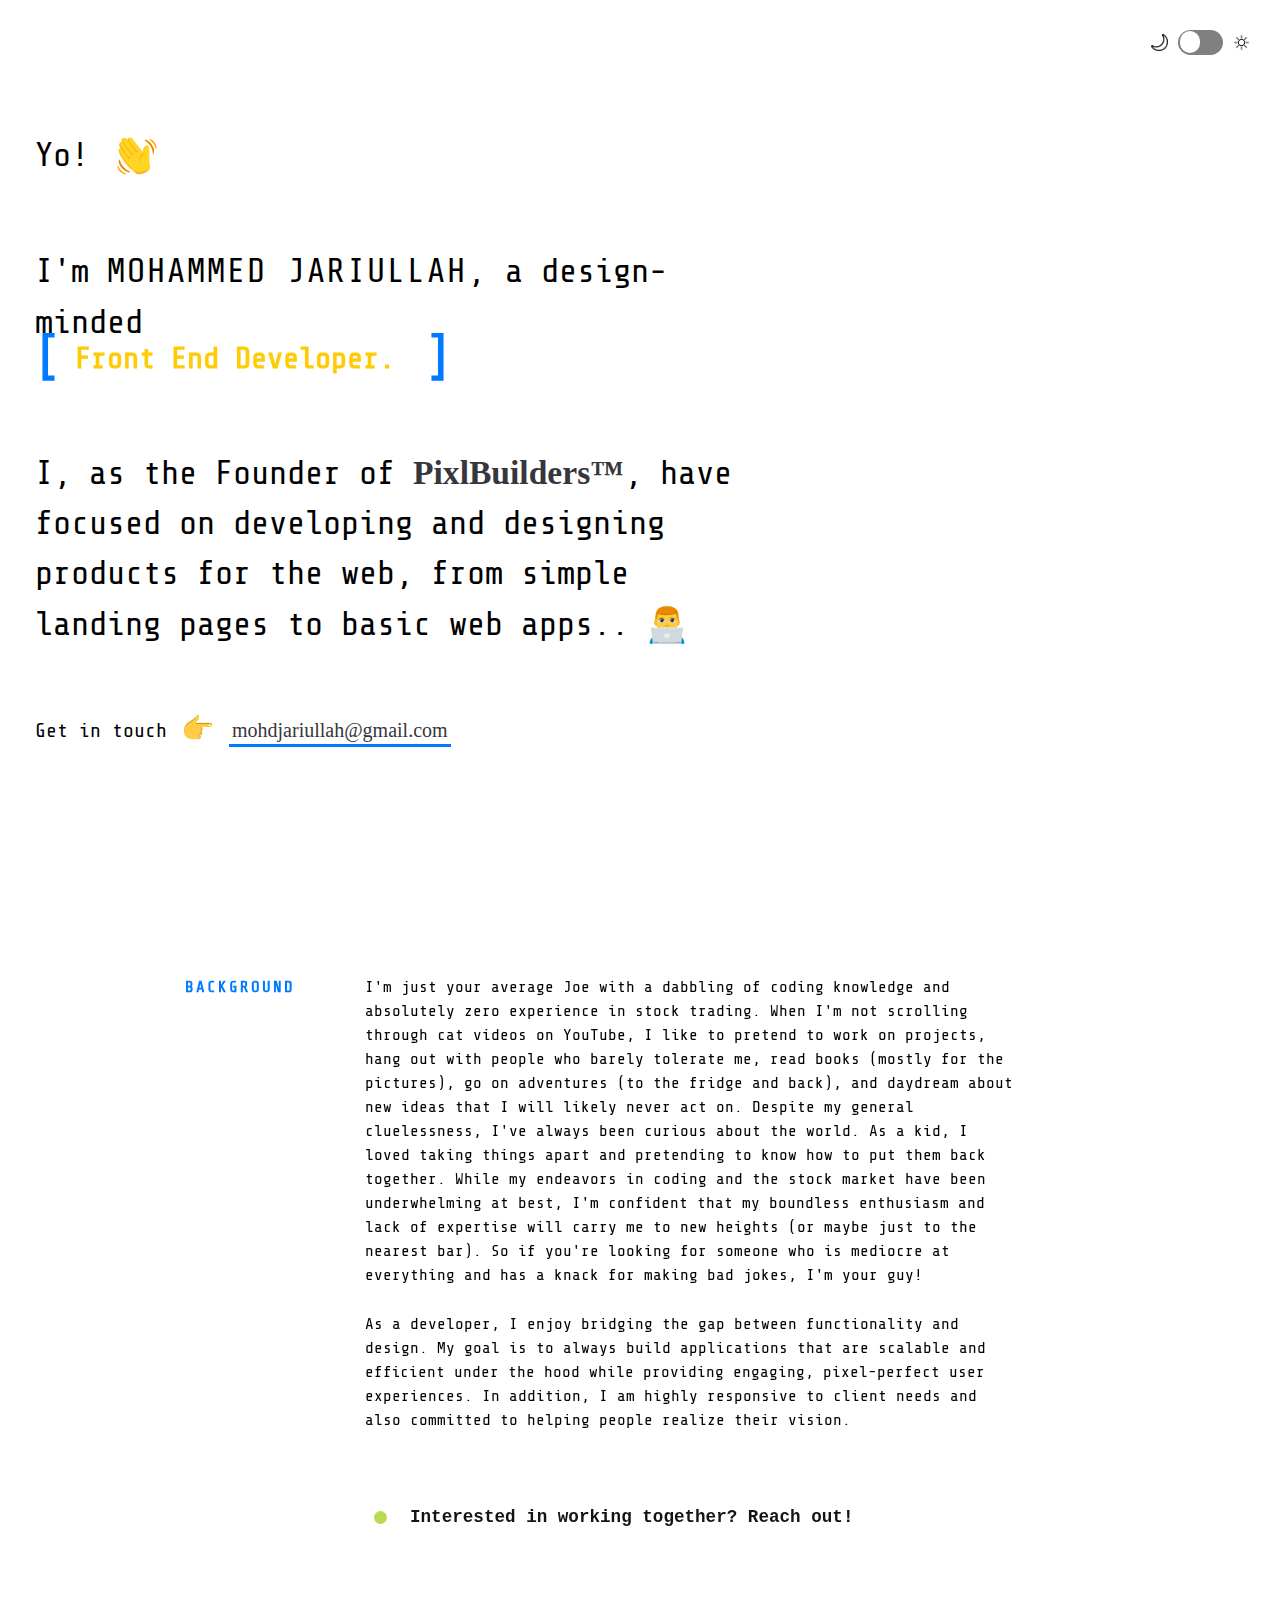
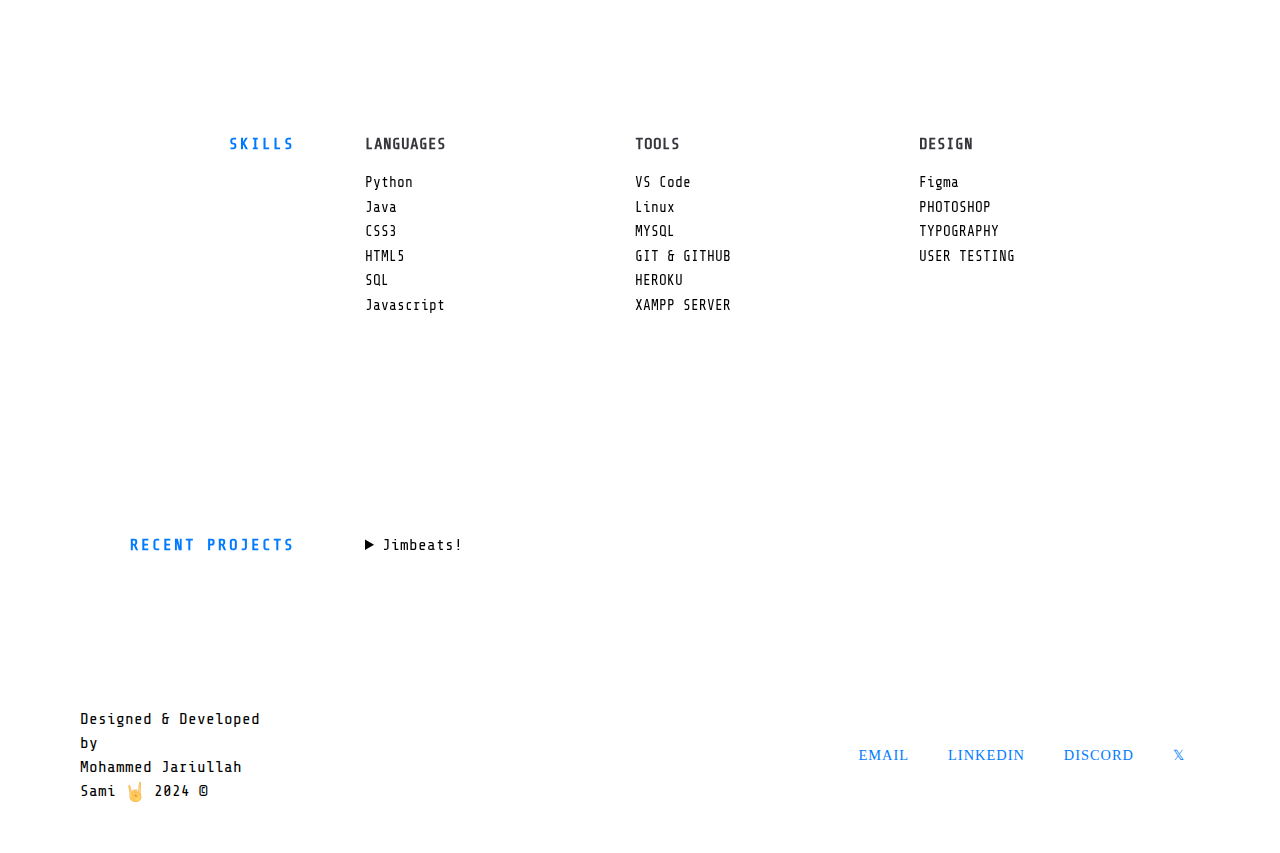
==== portfolio/index.html @ de8e5fdb "Add files via upload" ====
<!DOCTYPE html>
<html>
<head>
	<meta charset="UTF-8">
	<meta name="viewport" content="width=device-width, initial-scale=1">
	<meta name="viewport" content="width=device-width, initial-scale=1.0, maximum-scale=1.0, user-scalable=no">
	<title> Mohdjariullah| Web Developer</title>
	<link rel="icon" type="image/png" href="images/male-technologist.png" hreflang="en-us">
	<link href="https://fonts.googleapis.com/css?family=Share+Tech+Mono" rel="stylesheet">
	<link rel="stylesheet" type="text/css" href="style.css">
	
</head>
<body>


<div id = "site">
	<div class="switch-wrapper"> 
		</a>
		<div class="moon"></div>
		<div class="toggle-wrapper">
			<input type="checkbox" id="switch"  />
			<label for="switch" id="switch1" >Toggle</label> 
		</div>
		<div class="sun"></div> 
	</div>

	<header class="intro">
		<h1 class="intro_hello">
			Yo!
			<span  id="wave" class="emoji wave-hand animated "></span>
		</h1>
		<h2 class="intro_tagline">
			I'm
			<div class="myname">Mohammed Jariullah,</div>
			 a design-minded <br><br><br>
			<div class="mytext">
				<div class="content">
					<div class=" container">
						<ul class="list">
							<li class="item"> Front End Developer.</li>
							<li class="item">Back End Developer. </li>
							<li class="item">Full Stack Developer. </li>
						</ul>
					</div><br>
				</div>
			</div>
			<span>I, as the Founder of  <a href="//pixlbuilders.tech/">PixlBuilders™</a>, have focused on developing and designing products for the web, from simple landing pages to basic web apps..
			<span id="emojiwavehand" class="emoji technologist"></span>
		</h2>
		<h3 class="intro_contact">
			<span>Get in touch</span>
			<span class="emoji pointer"></span>
			<span id="emailme">
				<a href="mailto:mohdjariullah@gmail.com" target="_blank" class="highlight-link">mohdjariullah@gmail.com</a>
			</span>
		</h3>
	</header>

	<section class = "section background" >
		<div class="section_title">Background</div>
		<div class="section_content">
			<p>
					I'm just your average Joe with a dabbling of coding knowledge and absolutely zero experience in stock trading. When I'm not scrolling through cat videos on YouTube, I like to pretend to work on projects, hang out with people who barely tolerate me, read books (mostly for the pictures), go on adventures (to the fridge and back), and daydream about new ideas that I will likely never act on.

Despite my general cluelessness, I've always been curious about the world. As a kid, I loved taking things apart and pretending to know how to put them back together. While my endeavors in coding and the stock market have been underwhelming at best, I'm confident that my boundless enthusiasm and lack of expertise will carry me to new heights (or maybe just to the nearest bar).

So if you're looking for someone who is mediocre at everything and has a knack for making bad jokes, I'm your guy!
			</p>

			<p>
				As a developer, I enjoy bridging the gap between functionality and design. My goal is to always build applications that are scalable and efficient under the hood while providing engaging, pixel-perfect user experiences. In addition, I am highly responsive to client needs and also committed to helping people realize their vision.
			</p>

			<a class="status" href="images/myResume.pdf" target="_blank"> 
				<div class="status_light"> 
					<div class="status_light_ring"></div> 
					<div class="status_light_led"></div> 
				</div> 
				<div class="status_message">
					Interested in working together? Reach out!
				</div> 
			</a>
		</div>
	</section>

	<section class="section skills" data-aos="slide-up">
		<div class="section_title">skills</div>
		<div class="section_content">
			<div class="skillz">
				<div class="skillz_category"> 
					<div class="skillz_category_label">
						Languages
					</div>
					<ul>
						 <li class="skillz_category_item">Python</li>
						 <li class="skillz_category_item">Java</li> 
						 <li class="skillz_category_item">CSS3</li>
						 <li class="skillz_category_item">HTML5</li>
						 <li class="skillz_category_item">SQL</li>
						 <li class="skillz_category_item">Javascript</li>
					</ul> 
				</div>

				<!--<div class="skillz_category"> 
					<div class="skillz_category_label">
						frameworks
					</div>
					<ul>
						<li class="skillz_category_item">RUBY ON RAILS</li>
						<li class="skillz_category_item">SINATRA</li>
						<li class="skillz_category_item">JQUERY</li>
						<li class="skillz_category_item">API</li>
						<li class="skillz_category_item">BOOTSTRAP4</li>
						<li class="skillz_category_item">UJS</li> 
						<li class="skillz_category_item">MATERIALIZE</li>
						<li class="skillz_category_item">UIKIT</li>
					</ul>
				</div> -->

				<div class="skillz_category"> 
					<div class="skillz_category_label">
						Tools
					</div>
					<ul>
						<li class="skillz_category_item">VS Code</li>
						<li class="skillz_category_item">Linux</li>
						<li class="skillz_category_item">MYSQL</li>
						<li class="skillz_category_item">GIT & GITHUB</li>
						<li class="skillz_category_item">HEROKU</li>
						<li class="skillz_category_item">XAMPP SERVER</li>	
					</ul>
				</div>
			
				<div class="skillz_category"> 
					<div class="skillz_category_label">
						Design
					</div>
					<ul>
						<li class="skillz_category_item">Figma</li>
						<li class="skillz_category_item">PHOTOSHOP</li>
						<li class="skillz_category_item">TYPOGRAPHY</li>
						<li class="skillz_category_item">USER TESTING</li>
					</ul>
				</div>
			</div>
		</div>
	</section>


	<!--<section class="section experience">
		<div class="section_title">
			Experience
		</div>
		
		<div class="section_content">
			<div class="jobs">
				<div class="job">
					<div class="time-place"> 
						<div class="job_company">
							<a href="#" target="_blank">New York Code + Design Academy</a>
						</div>
						<div class="job_time">       
							April 2018 – Present 
						</div>
			  		</div>
					<div class="job_position">
						Teacher Assistant
					</div>
				</div>
				
				<div class="job">
					<div class="time-place"> 
						<div class="job_company">
							<a href="#" target="_blank">Sun Pharmaceutical Ind Ltd</a>
						</div>
						<div class="job_time">       
							June 2016 – January 2017 
						</div>
			  		</div>
					<div class="job_position">
						Software Engineer
					</div>
				</div>

				<div class="job">
					<div class="time-place"> 
						<div class="job_company">
							<a href="http#" target="_blank">Z Web Solution</a>
						</div>
						<div class="job_time">       
							January 2014 - June 2014
						</div>
					</div>
					<div class="job_position">
						Full Time Web Developer Internship
					</div>
				</div>
			</div>
			<a href="images/myResume.pdf" target="_blank" class="arrow-link">View My Resume</a>
		</div>
	</section>-->
	
	<section class="section featured-projects"> 
		<div class="section_title">Recent Projects</div> 
			<div class="section_content"> 
			
				<details>
					<summary> Jimbeats!</summary>
					<div class="project_name">
							<a href="#link" target="_blank">  </a>
					</div>
					<div class = "featured-projects-content"> 
						<p>A Music Bot For JimboBrawlStars</p>
						
					</div>
					<div class="project_used">
							<span class="project_used_item">Node.js</span>
							<span class="project_used_item">Shell SCRIPT</span>
							<span class="project_used_item">Discord Bot</span>
							<span class="project_used_item">LINUX</span>
					</div> 
					<div class="project_links"> 
							<a href="#link" target="_blank">
								<img src="images/jimbeats.png" alt="image">
							</a>
							<a href="#link" target="_blank">
								<img src="images/jimbeats2.PNG" alt="image">
							</a>
					</div>
				</details>
			</div>
	</section>

	<!--<section class="section other-projects">
		<div class="section_title">Other Projects</div>
			<div class="section_content">

				<details>
					<summary>ProjectName</summary>
					<div class="project"> 
						<p>short description.</p> 
						<div class="project_used"> 
							<span class="project_used_item">PHP</span> 
							<span class="project_used_item">JAVASCRIPT</span>
							<span class="project_used_item">CSS</span>
							<span class="project_used_item">HTML</span> 
						</div> 
						<div class="project_links"> 
							<a href="#" target="_blank">
								<img src="images/" alt="image">
							</a>
							<a href="#" target="_blank">
								<img src="images/wwwlogo.png" alt="image">
							</a>
						</div>
					</div>
				</details>

				<details>
					<summary>ProjectName</summary>
					<div class="project"> 
						<p>short description.</p> 
						<div class="project_used"> 
							<span class="project_used_item">PHP</span> 
							<span class="project_used_item">JAVASCRIPT</span>
							<span class="project_used_item">CSS</span>
							<span class="project_used_item">HTML</span> 
						</div> 
						<div class="project_links"> 
							<a href="#" target="_blank">
								<img src="images/" alt="image">
							</a>
							<a href="#" target="_blank">
								<img src="images/wwwlogo.png" alt="image">
							</a>
						</div>  
					</div>
				</details>

				<details>
					<summary>ProjectName</summary>
					<div class="project"> 
						<p>short description.</p> 
						<div class="project_used"> 
							<span class="project_used_item">PHP</span> 
							<span class="project_used_item">JAVASCRIPT</span>
							<span class="project_used_item">CSS</span>
							<span class="project_used_item">HTML</span> 
						</div> 
					</div>
				</details>

				<details>
					<summary>ProjectName</summary>
					<div class="project"> 
						<p>short description.</p> 
						<div class="project_used"> 
							<span class="project_used_item">PHP</span> 
							<span class="project_used_item">JAVASCRIPT</span>
							<span class="project_used_item">CSS</span>
							<span class="project_used_item">HTML</span> 
						</div> 
					</div>
				</details>

				<details>
					<summary>ProjectName</summary>
					<div class="project"> 
						<p>short description.</p> 
						<div class="project_used"> 
							<span class="project_used_item">PHP</span> 
							<span class="project_used_item">JAVASCRIPT</span>
							<span class="project_used_item">CSS</span>
							<span class="project_used_item">HTML</span> 
						</div> 
					</div>
				</details>
			</div>
	</section>-->

	<footer class="footer">
	 	<div class="footer_copyright"> 
	 		<div class="top"> 
	 			<span>
	 				Designed &amp; Developed by
				</span>
			</div> 
			<div class="bottom"> 
				<span>
					Mohammed Jariullah Sami
				</span> 
				<img class="emoji" src="images/rockon.png" alt="emoji"> 
				<span>
					2024 ©
				</span>
			</div> 
		</div> 
		<div class="footer_links"> 
			<a href="mailto:mohdjariullah@gmail.com" target="_blank" title="email"> 
				<span class="text">
					email
				</span> 
				<img src="images/email.svg" alt="email">
			</a>
			<a href="https://www.linkedin.com/in/mohdjariullah/" target="_blank" title="linkedin"> 
				<span class="text">
					linkedin
				</span>
				<img src="images/linkedin.svg" alt="linkedin">
			</a>
			<a href="https://discord.com/users/890323443252351046" target="_blank" title="Discord"> 
				<span class="text">
					Discord
				</span> 
				<img src="images/discord.png" alt="Discord">
			</a>
		
			<a href="https://x.com/mohdjariullah" target="_blank" title="𝕏"> 
				<span class="text">
					𝕏
				</span>
				<img src="images/twitter.svg" alt="𝕏">
			</a> 
			

		</div>
 	</footer>
	<button id="top-button" style="display: inline-block;"> 
		<img src="images/finger-up-emoji-clipart-21.png" alt=""> 
	</button>

<script type="text/javascript" src="https://ajax.googleapis.com/ajax/libs/jquery/1.11.0/jquery.min.js"></script>
<script type="text/javascript" src="script.js"></script>
  <script defer data-domain="mohdjariullah.is-a.dev" src="https://analytics.is-a.dev/js/script.js"></script>

</body>
</html>
---- portfolio/style.css ----
body, html {
                margin: 0;
                padding: 0;
                background-color: #fff;*/
                color: #444452;
                /*font-family: Apercu,Source Sans Pro,Helvetica,Arial,sans-serif;*/
                line-height: 1.5;
                scroll-behavior: smooth;
                font-family: 'Share Tech Mono', monospace;
            }

body.night, html.night {
                            background-color: #131417;
                            color: #afafbf;
                            scroll-behavior: smooth;
                        }


h1 {
    display: block;
    font-size: 2em;
    -webkit-margin-before: 0.67em;
    -webkit-margin-after: 0.67em;
    -webkit-margin-start: 0px;
    -webkit-margin-end: 0px;
    font-weight: bold;
}

h2 {
    display: block;
    font-size: 1.2em;
    -webkit-margin-before: 0.83em;
    -webkit-margin-after: 0.83em;
    -webkit-margin-start: 0px;
    -webkit-margin-end: 0px;
    font-weight: bold;
}

h3 {
    display: block;
    font-size: 1.17em;
    -webkit-margin-before: 1em;
    -webkit-margin-after: 1em;
    -webkit-margin-start: 0px;
    -webkit-margin-end: 0px;
    font-weight: bold;
}

body a, html a {
    text-decoration: none;
    font-weight: 900;
    color: #36363c;
    transition: all .25s ease-in-out;
    font-family: Trebuchet MS;
}

body p, html p {
    font-weight: 200;
}

body a:hover{
    text-decoration: underline #ee00ff;
}

body .emoji, html .emoji {
    display: inline-block;
    vertical-align: text-top;
    background-size: contain;
    background-repeat: no-repeat;
    background-position: center;
}

section{
    /*opacity: 1;*/
    /*word-spacing: 2px;*/
    /*letter-spacing: 1px;*/   
}

section.fadeIn{
    animation: fadeIn 2s forwards;
}

.switch-wrapper{
                    display: -webkit-box;
                    display: -ms-flexbox;
                    display: flex;
                    -webkit-box-pack: center;
                    -ms-flex-pack: center;
                    justify-content: center;
                    -webkit-box-align: center;
                    -ms-flex-align: center;
                    align-items: center;
                    position: fixed;
                    top: 20px;
                    right: 30px;
                }

.switch-wrapper .sun {
                        background: url(images/white_sun_with_rays.png) no-repeat center;
                        background-size: 100%;
                    }

body.night .switch-wrapper .sun , html.night .switch-wrapper .sun {
                        background: url(images/sun-white.svg) no-repeat center;
                        background-size: 100%;
                    }

.switch-wrapper .moon, .switch-wrapper .sun {
                        width: 17px;
                        height: 17px;
                    }

.switch-wrapper .toggle-wrapper {
                        margin: 10px;
                    }

.switch-wrapper .toggle-wrapper #switch {
                        height: 0;
                        width: 0;
                        visibility: hidden;
                        position: absolute;
                    }

.switch-wrapper .toggle-wrapper input[type=checkbox] {
                        height: 0;
                        width: 0;
                        visibility: hidden;
                    }

.switch-wrapper .toggle-wrapper label {
                        cursor: pointer;
                        text-indent: -9999px;
                        width: 45px;
                        height: 25px;
                        background: grey;
                        display: block;
                        border-radius: 100px;
                        position: relative;
                    }

.switch-wrapper .toggle-wrapper label:after {
                        content: '';
                        position: absolute;
                        left: 2px;
                        top :1px;
                        width: 20px;
                        height: 22px;
                        background: #fff;
                        border-radius: 40px;
                        transition: 0.3s;
                    }

.switch-wrapper .toggle-wrapper input:checked + label {
                        background: #bada55;
                    }

.switch-wrapper .toggle-wrapper input:checked + label:after {
                        left: calc(100% - 2px);
                        transform: translateX(-100%);
                    }

.switch-wrapper .toggle-wrapper label:active:after {
                        width: 0px;
                    }

.switch-wrapper .moon {
                        background: url(images/moon.png) no-repeat center;
                        background-size: 100%;
                    }

body.night .switch-wrapper .moon, html.night .switch-wrapper .moon {
                        background: url(images/moon-white.svg) no-repeat center;
                        background-size: 100%;
                    }

.switch-wrapper a, body.night .switch-wrapper a {
    color: #007bff;
    margin: 15px;
}


.txt-rotate {
    color: #FFCB04;
    font-weight: bold;
}

.myname {
      text-transform: uppercase;
      letter-spacing: 2px;
      text-decoration: none;
      text-fill-color: transparent;
      display: inline-block;
      /*background-image: linear-gradient(to right, #30CFD0 0%, #330867 100%);*/
      animation: .8s shake infinite alternate;
}

.name{
    font-weight: bolder;
}

.content {
    position: absolute;
    top: 37%;
    overflow:hidden;
    font-size: 30px;
    line-height: 50px;
    color: #FFCB04;
}
.content .container {
    font-weight: 600;
    overflow: hidden;
    height: 50px;
    padding: 0px 40px;
    width: 100%;
}

.container:before {
      content: '[';
      left: 0;
    }

.container:after {
      content: ']';
      position: absolute;
      right: 0;
    }

.container:after, .container:before {
    position: absolute;
    top: 0px;
    color: #007bff;
    font-size: 50px;
    animation-name: opacity1;
    animation-duration: 2s;
    animation-iteration-count: infinite;
}

.list {
    margin-top: 0px;
    margin-bottom: 60px;
    text-align: left;
    line-height:80px;
    list-style: none;
    animation-name: change;
    animation-duration: 10s;
    animation-iteration-count: infinite;
}

.item {
    line-height: 50px;
    margin-bottom: 0px;
}


.intro {
        padding: 80px 100px;
        height: 75vh;
        display: -webkit-box;
        display: -ms-flexbox;
        display: flex;
        -webkit-box-orient: vertical;
        -webkit-box-direction: normal;
        -ms-flex-direction: column;
        flex-direction: column;
        -ms-flex-pack: distribute;
        justify-content: space-around;
        max-width: 1440px;
        margin: 0 auto;
}   
    

.intro_hello {
    font-weight: 300;   
}

.intro_hello, .intro_tagline {
    font-size: 2.1rem;
}

.intro_hello .wave-hand.animated {
    position: relative;
    animation: wave 2.0s linear;
}

.intro_hello .wave-hand.animated:hover {
    position: relative;
    animation: wave infinite linear;
}

.intro_hello .wave-hand {
    background-image: url(images/waving-hand.png);
    margin-left: 10px;
    cursor: pointer;
    position: relative;
}

.intro_hello .emoji {
    width: 40px;
    height: 40px;
}

.intro_tagline {
    font-weight: 300;
    max-width: 700px;   
}

.intro__tagline .name {
    font-weight: 700;
}

.intro_tagline .technologist {
    background-image: url(images/male-technologist.png);
}

.intro_tagline .emoji {
    width: 40px;
    height: 40px;
}

.intro_contact {
    font-size: 1.25rem;
    font-weight: 100;
}

.intro_contact .emoji.pointer {
    background-image: url(images/right-pointing.png);
    width: 30px;
    height: 30px;
    margin: 0 5px;
    vertical-align: text-bottom;
}

.intro_contact .highlight-link {
    font-weight: 400;
    text-decoration: none;
    display: inline-block;
    padding: 2px 3px;
    transition: all .2s ease-in-out;
    text-decoration: none;
    box-shadow: inset 0 -3px 0 #007bff;
}

.intro_contact .highlight-link:hover {
    box-shadow: inset 0 -33px 0 0 #007bff;
    color: #fff;
}

section {
    position: relative;
}

.status {
    display: -webkit-box;
    display: -ms-flexbox;
    display: flex;
    -webkit-box-align: center;
    -ms-flex-align: center;
    align-items: center;
    font-size: 1.1rem;
    font-family: Inconsolata,monospace;
    margin-top: 70px;
    color: #131417;
}

.status_light {
    width: 30px;
    height: 30px;
    display: -webkit-box;
    display: -ms-flexbox;
    display: flex;
    -webkit-box-pack: center;
    -ms-flex-pack: center;
    justify-content: center;
    -webkit-box-align: center;
    -ms-flex-align: center;
    align-items: center;
}

.status_light_ring {
    position: absolute;
    width: 25px;
    height: 25px;
    -webkit-animation: pulsate 2s ease-out;
    animation: pulsate 2s ease-out;
    -webkit-animation-iteration-count: infinite;
    animation-iteration-count: infinite;
    opacity: 0;
    border: 3px solid #bada55;
    border-radius: 30px;
}

.status_light_led {
    position: absolute;
    width: 13px;
    height: 13px;
    background: #bada55;
    border-radius: 100%;
}

.status_message {
    margin-left: 15px;
}

body .section, html .section {
    display: -webkit-box;
    display: -ms-flexbox;
    display: flex;
    -webkit-box-pack: center;
    -ms-flex-pack: center;
    justify-content: center;
    padding: 100px 170px;
}

body .section_title, html .section_title {
    -ms-flex-negative: 0;
    flex-shrink: 0;
    width: 200px;
    margin-right: 70px;
    color: #007bff;
    text-transform: uppercase;
    text-align: right;
    font-weight: 700;
    letter-spacing: 2px;
}

body .section_content, html .section_content {
    font-weight: 300;
    font-size: 1rem;
    width: 100%;
    max-width: 650px;
}

body .section_content p, html .section_content p {
    margin-top: 0;
    margin-bottom: 25px;
}

body .section_content .underline-link, html .section_content .underline-link {
    position: relative;
    display: inline-block;
}

section .skills{
    visibility: visible;  
    -webkit-transform: translateY(0) scale(1); 
    opacity: 1;
    transform: translateY(0) scale(1); 
    opacity: 1;
    -webkit-transition: -webkit-transform 0.6s cubic-bezier(.694,0,.335,1) 0s, 
    opacity 0.6s cubic-bezier(.694,0,.335,1) 0s; 
    transition: transform 0.6s cubic-bezier(.694,0,.335,1) 0s, 
    opacity 0.6s cubic-bezier(.694,0,.335,1) 0s; 
}

.skills .skillz {
    display: flex;
    justify-content: space-between;
}

.skills .skillz_category_label {
    font-weight: 800;
    color: #36363c;
    text-transform: uppercase;  
}

.skills .skillz_category_item {
    margin: 3px 0;
    font-size: .9rem;
}

.section .featured-projects {
   visibility: visible;  
   -webkit-transform: translateY(0) scale(1); 
   opacity: 1;
   transform: translateY(0) scale(1); 
   opacity: 1;
   -webkit-transition: -webkit-transform 0.6s cubic-bezier(.694,0,.335,1) 0s, 
   opacity 0.6s cubic-bezier(.694,0,.335,1) 0s; 
   transition: transform 0.6s cubic-bezier(.694,0,.335,1) 0s, 
   opacity 0.6s cubic-bezier(.694,0,.335,1) 0s;
}

.experience .jobs {
    margin-bottom: 100px;
}

.experience .job {
    margin-bottom: 25px;
}
.experience .job .time-place {
    display: flex;
    justify-content: space-between;
}

 a.experience .job .job_company {
    font-weight: 500;
}

.experience .job_time {
    font-size: .9rem;
    font-family: Inconsolata,monospace;
}

.experience .job_position {
    font-weight: 300;

}

.experience .arrow-link {
    font-size: 1.25rem;
    font-weight: 500;
}

.experience .arrow-link:after {
    width: 20px;
    height: 20px;
}

.featured-projects .project {
    display: -webkit-box;
    display: -ms-flexbox;
    display: flex;
    margin-bottom: 10px;
    margin-left: -5%;
    width: 125%;
}

.featured-projects .project_pic {
    max-width: 700px;
    overflow: visible;
    margin: 0;
    margin-left: 32px;
}

.featured-projects .project_caption {
    width: 125px;
    -ms-flex-negative: 0;
    flex-shrink: 0;
}

.featured-projects .project_pic img {
    width: 100%;
    max-width: 100%;
    vertical-align: bottom;
}

.featured-projects .project_pic img:hover{
   background-color: blue;
}

.featured-projects .project_name a {
    font-weight: 700;
    margin-bottom: 10px;
}

.featured-projects .project p {
    font-size: .95rem;
    line-height: 1.5;
}

.featured-projects .featured-projects-content p {
    /* font-size: .85rem; */
    line-height: 1.3;
    margin-bottom: 15px;
    font-size: 0.9rem;
}

.featured-projects .project_used_item {
    display: inline-block;
    margin: 3px 3px 3px 0;
    font-family: Inconsolata,monospace;
    font-size: .75rem;
    font-weight: 400;
    padding: 2px 7px;
    border-radius: 3px;
    color: #007bff;
    border: 1px solid #007bff;
    background: 0 0;
}

.project_links img {
    margin-top: 2%;
    width: 6%;
}

details summary::-webkit-details-marker {
  color: #007bff;
}

body .arrow-link, html .arrow-link {
    font-weight: 700;
    display: inline-block;
    transition: all .15s ease-in-out;
    background-color: transparent;
    white-space: nowrap;
}

body .arrow-link:after, html .arrow-link:after {
    position: relative;
    bottom: 2px;
    margin-left: 15px;
    content: "";
    background: url(images/arrow.png) no-repeat center;
    background-size: 100%;
    width: 15px;
    height: 15px;
    display: inline-block;
    vertical-align: middle;
}

body .arrow-link:hover, html .arrow-link:hover {
    transform: translateX(7px);
}
body ul, html ul {
    list-style: none;
    padding: 0;
}

.footer {
    padding: 50px 80px;
    display: flex;
    justify-content: space-between;
    align-items: center;
    /*position: fixed;*/
    top: 730px;
    bottom: 0px;
    left: 0px;right: 0px;
}

.footer_copyright {
    font-weight: 0.700;
    width: 200px;
}

.footer_copyright .emoji{
    width: 20px;
    height: 20px;
}

.footer_links a {
    position: relative;
    display: inline-block;
    color: #007bff!important;
    text-transform: uppercase;
    font-weight: 400;
    margin: 0 15px;
    outline: 0;
}

.footer_links a .text {
    font-size: .9rem;
    display: inline;
    letter-spacing: 1px;
}

.footer_links a:hover {
    text-decoration: underline;
}

.footer_links img {
    display: none;
    width: 22px;
}

body #top-button, html #top-button {
    background: 0 0;
    border: none;
    outline: 0;
    width: 55px;
    position: fixed;
    bottom: 25px;
    right: 10px;
    cursor: pointer;
    display: none;
    scroll-behavior: smooth;   
}

body #top-button img, html #top-button img {
    width: 100%;
    scroll-behavior: smooth;
}

.other-projects .project {
    max-width: 600px;
    margin-bottom: 50px;
}

.other-projects .project_name {
    margin-bottom: 10px;
}

.other-projects .project p {
    font-size: .9rem;
    margin-bottom: 20px;
}

.other-projects .project_used_item:first-of-type {
    margin-left: 0;
}

.other-projects .project_used_item {
    display: inline-block;
    margin: 3px 3px 3px 0;
    font-family: Inconsolata,monospace;
    font-size: .75rem;
    font-weight: 400;
    padding: 2px 7px;
    border-radius: 3px;
    color: #007bff;
    border: 1px solid #007bff;
    background: 0 0;
}

body.night .experience .job_time, body.night .footer_copyright, body.night .intro, body.night .skills .skillz_category_label, body.night .status, body.night a, body.night strong, html.night .experience .job_time, html.night .footer_copyright, html.night .intro, html.night .skills .skillz_ctegory_label, html.night .status, html.night a, html.night strong {
    color: #e7e7e7;
}


/*All Keyframes*/
@keyframes wave{
    0% {transform: rotate(0deg);}
    /*10%{transform: rotate(90deg);}*/
    20% {transform: rotate(90deg);}  
    /*30%{transform: rotate(90deg);}*/
    40% {transform: rotate(15deg);}
    /*50% {transform: rotate(90deg);}*/
    60% {transform: rotate(90deg);}
    /*70%{transform: rotate(90deg);}*/
    80%{transform: rotate(15deg);}
    /*90% {transform: rotate(90deg);}*/
    100% {transform: rotate(0deg);}
}

@-webkit-keyframes wave{
    0% {transform: rotate(0deg);}
    /*10%{transform: rotate(90deg);}*/
    20% {transform: rotate(90deg);}  
    /*30%{transform: rotate(90deg);}*/
    40% {transform: rotate(15deg);}
    /*50% {transform: rotate(90deg);}*/
    60% {transform: rotate(90deg);}
    /*70%{transform: rotate(90deg);}*/
    80%{transform: rotate(15deg);}
    /*90% {transform: rotate(90deg);}*/
    100% {transform: rotate(0deg);}
}

@-webkit-keyframes pulsate {
      0% {
        transform: scale(0.1, 0.1);
        opacity: 0;
      }
      50% {
        opacity: 1;
      }
      100% {
        transform: scale(1.2, 1.2);
        opacity: 0;
      }
    }

@keyframes pulsate {
      0% {
        transform: scale(0.1, 0.1);
        opacity: 0;
      }
      50% {
        opacity: 1;
      }
      100% {
        transform: scale(1.2, 1.2);
        opacity: 0;
      }
    }

@-webkit-keyframes fadeIn {
  /* keyframes must have at least two intervals from/to or 0%/100% */
  0% {
    opacity: 0;
  }

  100% {
    opacity: 1;
  }
}

@keyframes fadeIn {
  /* keyframes must have at least two intervals from/to or 0%/100% */
  0% {
    opacity: 0;
  }

  100% {
    opacity: 1;
  }
}

@keyframes shake {
  0% { transform: skewX(-15deg); }
  5% { transform: skewX(15deg); }
  10% { transform: skewX(-15deg); }
  15% { transform: skewX(15deg); }
  20% { transform: skewX(0deg); }
  100% { transform: skewX(0deg); }  
}

@-webkit-keyframes shake {
  0% { transform: skewX(-15deg); }
  5% { transform: skewX(15deg); }
  10% { transform: skewX(-15deg); }
  15% { transform: skewX(15deg); }
  20% { transform: skewX(0deg); }
  100% { transform: skewX(0deg); }  
}

@keyframes opacity1 {
  0%, 100% {opacity:0;}
  50% {opacity:1;}
}

@-webkit-keyframes opacity1 {
  0%, 100% {opacity:0;}
  50% {opacity:1;}
}

@keyframes change {
  0%, 12.66%, 100% {transform:translate3d(0,0,0);}
  16.66%, 29.32% {transform:translate3d(0,-35%,0);}
  33.32%,45.98% {transform:translate3d(0,-68%,0);}
  49.98%,62.64% {transform:translate3d(0,-70%,0);}
  66.64%,79.3% {transform:translate3d(0,-37%,0);}
  83.3%,95.96% {transform:translate3d(0,-0%,0);}
}

@-webkit-keyframes change {
  0%, 12.66%, 100% {transform:translate3d(0,0,0);}
  16.66%, 29.32% {transform:translate3d(0,-35%,0);}
  33.32%,45.98% {transform:translate3d(0,-68%,0);}
  49.98%,62.64% {transform:translate3d(0,-70%,0);}
  66.64%,79.3% {transform:translate3d(0,-37%,0);}
  83.3%,95.96% {transform:translate3d(0,-0%,0);}
}


/*All Media Queries*/

@media screen and (max-width: 320px)
{
   
    .intro_hello, .intro_tagline {
        font-size: 1.4rem;
    }
    body .intro {
            padding: 130px 45px; 
        }
}


@media screen and (max-width: 425px){
    .switch-wrapper{
            top: 10px;
            right: 20px;
        }
    body .intro{
            padding: 100px 35px;
            line-height: 1.5;
        }

     .intro_hello, .intro_tagline{
        margin-bottom: 5%;
        font-size: 1.75rem;
    }

    body section, html section {
            padding: 80px 55px;

        }
    body .section_content, html .section_content {
        padding-left: 30px;
    }

    .content{
        /*position: absolute;*/
      top: 36%;
      left: 5%;
      font-size: 1.5rem;
    }

    .content .container {
        padding: 0px 30px 0px 30px;
    }

    .experience .job .time-place {
        display: block;
    }

    .experience .job_time {
        font-size: .8rem;
    }

    .footer {
        padding: 50px 30px;
    }

    body #top-button, html #top-button {
        bottom: 15px;
        right: 3px;
    }

    .status_message{
        font-size: 1rem;
    }
}

@media screen and (max-width: 550px){
    .intro {
        padding: 120px 50px;
    }

    .intro_hello, .intro_tagline {
        font-size: 1.55rem;
        margin-bottom: 0%;
    }

     .content {
      top: 41.5%;
      left: 5%;
      font-size: 1.5rem;
    }

    .intro_contact {
        font-size: 1rem;
    }

    .switch-wrapper a, body.night .switch-wrapper a {
        margin: 2px;
        font-size: 8px;
    }

     .intro #downbutton img {
        height: 25px;
        width: 25px;
    }

    .fixed-side-nav {
         margin-top: 50%;
    }

    .skills{
        margin-top: 100px;
    }
}

@media screen and (max-width: 630px)
{
   
    .skills .skillz {
        -ms-flex-wrap: wrap;
        flex-wrap: wrap;
    }

     .skills .skillz_category {
        width: 47%;
        margin-right: 5px;
        margin-bottom: 25px;  
    }

    .background .section_content .status_message {
        margin: auto;
    }
    .footer {
        display: block;
    }

    .footer_copyright {
        width: auto;
        text-align: center;
        margin-bottom: 25px;
    }

    .footer_links {
        display: -webkit-box;
        display: -ms-flexbox;
        display: flex;
        -webkit-box-pack: center;
        -ms-flex-pack: center;
        justify-content: center;
    }
}


@media screen and (max-width: 768px){
    
    body .section, html .section {
        display: block;
    }
    body .section_title, html .section_title {
        text-align: left;
        width: auto;
    }
    body .section_content, html .section_content {
        padding-top: 30px;
        padding-left: 50px;
    }
    .featured-projects .project {
        width: 100%;
        display: block;
        margin-bottom: 30px;
    }
    .featured-projects .project_caption {
        width: 100%;
        margin-top: 25px;
        margin-left: 0;
    }
    .switch-wrapper a, body.night .switch-wrapper a {
        margin: 5px;
        font-size: 8px;
    }
}

@media screen and (max-width: 850px){
   
    .footer_links a .text {
        display: none;
    }
    .footer_links img {
        display: inline-block;
    }
}


@media screen and (max-width: 1024px){
   
    body .section, html .section {
        padding: 50px;
    }
    body .section_title, html .section_title  {
        margin-right: 50px;
    }

    .featured-projects .project {
        width: 105%;
    }
    .footer {
        padding: 50px;
    }
    body #top-button, html #top-button {
        bottom: 20px;
        right: 7px;
        width: 35px;
    }
}


@media screen and (max-width: 1280px){
    body .section, html .section {    
        margin-right: 20px;
        margin-left: 0px;
        padding-left: 20px;
    }
    body .intro {
            padding: 100px 35px;
            line-height: 1.5;
        }
}
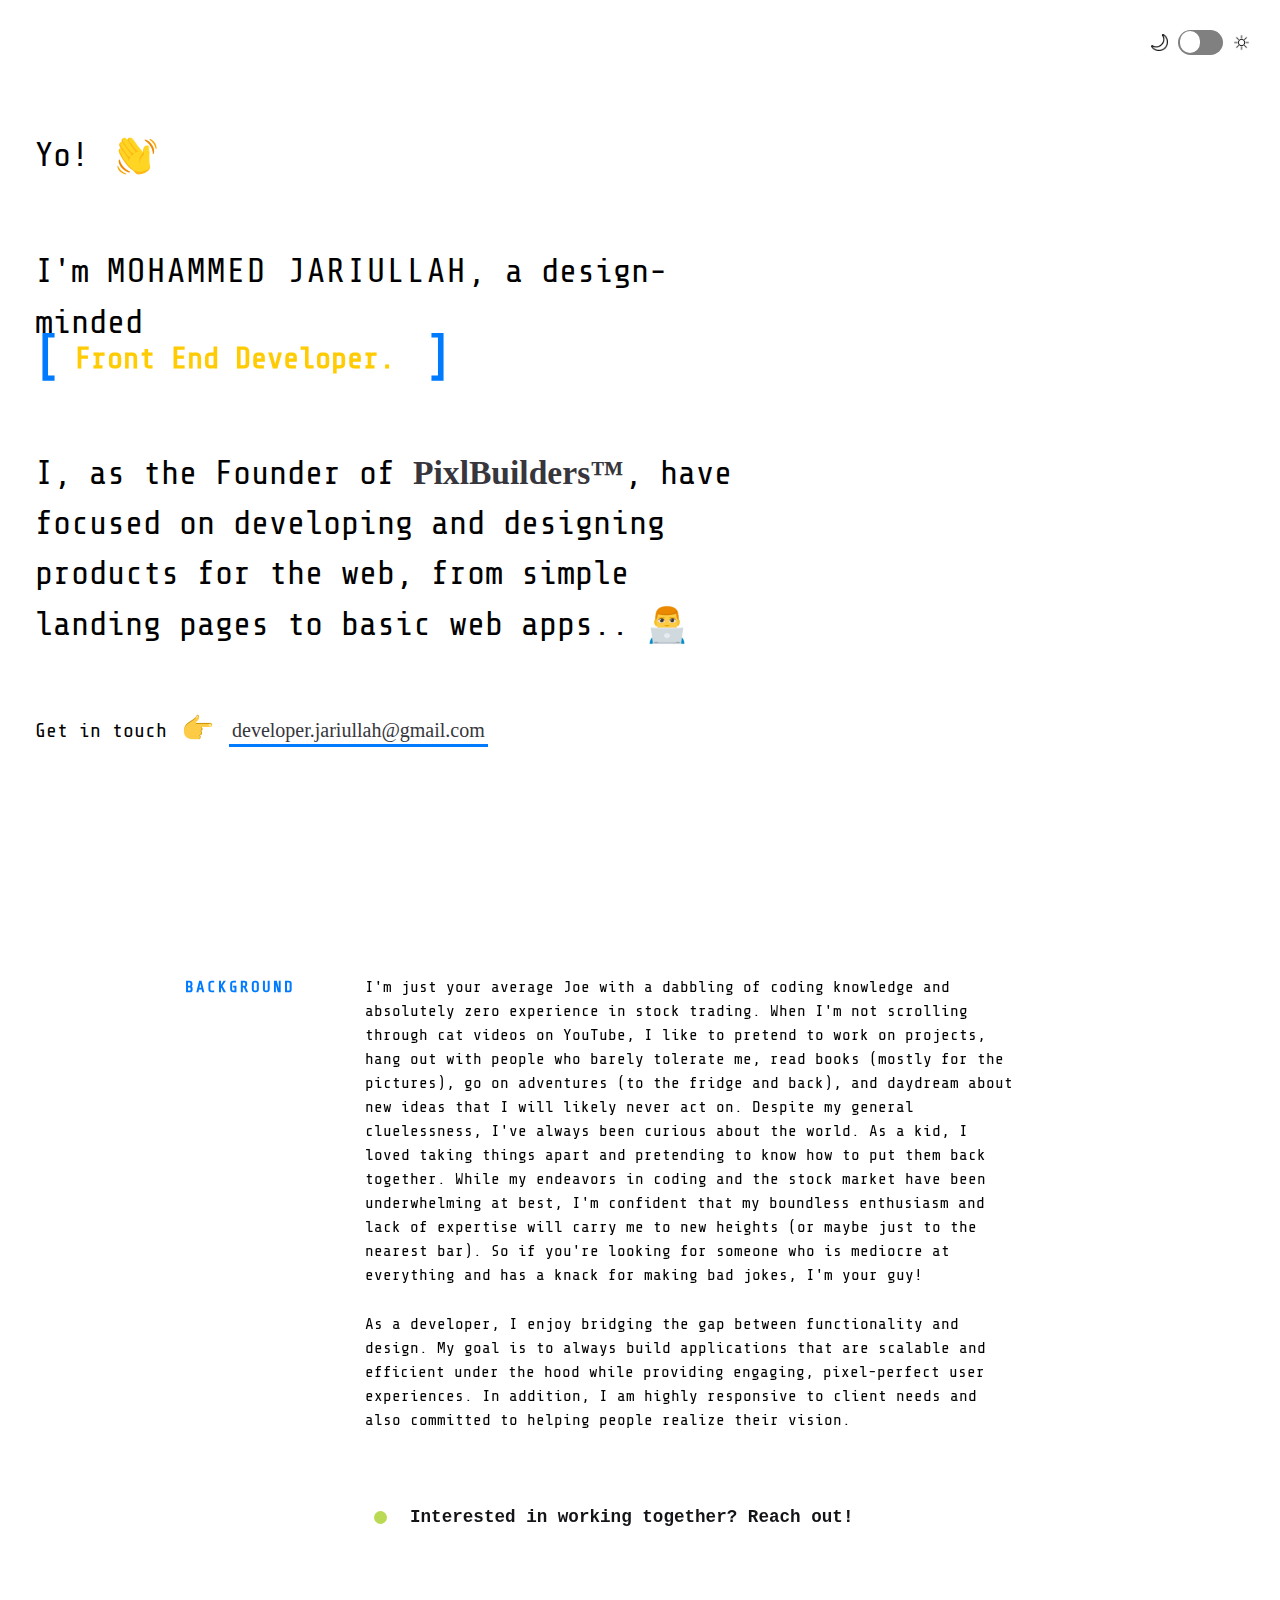
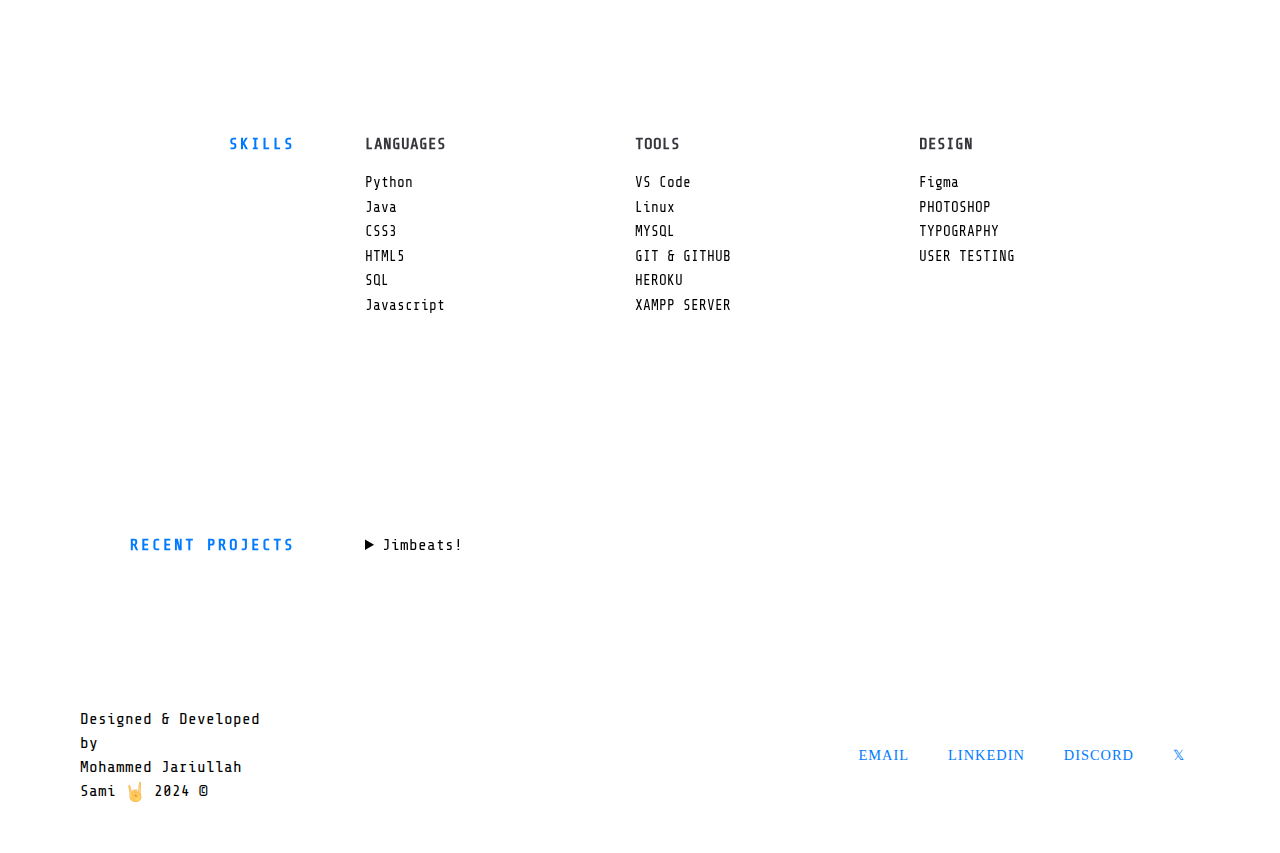
==== commit 702cd829: "Update index.html" ====
--- a/portfolio/index.html
+++ b/portfolio/index.html
@@ -51,7 +51,7 @@
 			<span>Get in touch</span>
 			<span class="emoji pointer"></span>
 			<span id="emailme">
-				<a href="mailto:mohdjariullah@gmail.com" target="_blank" class="highlight-link">mohdjariullah@gmail.com</a>
+				<a href="mailto:developer.jariullah@gmail.com" target="_blank" class="highlight-link">developer.jariullah@gmail.com</a>
 			</span>
 		</h3>
 	</header>
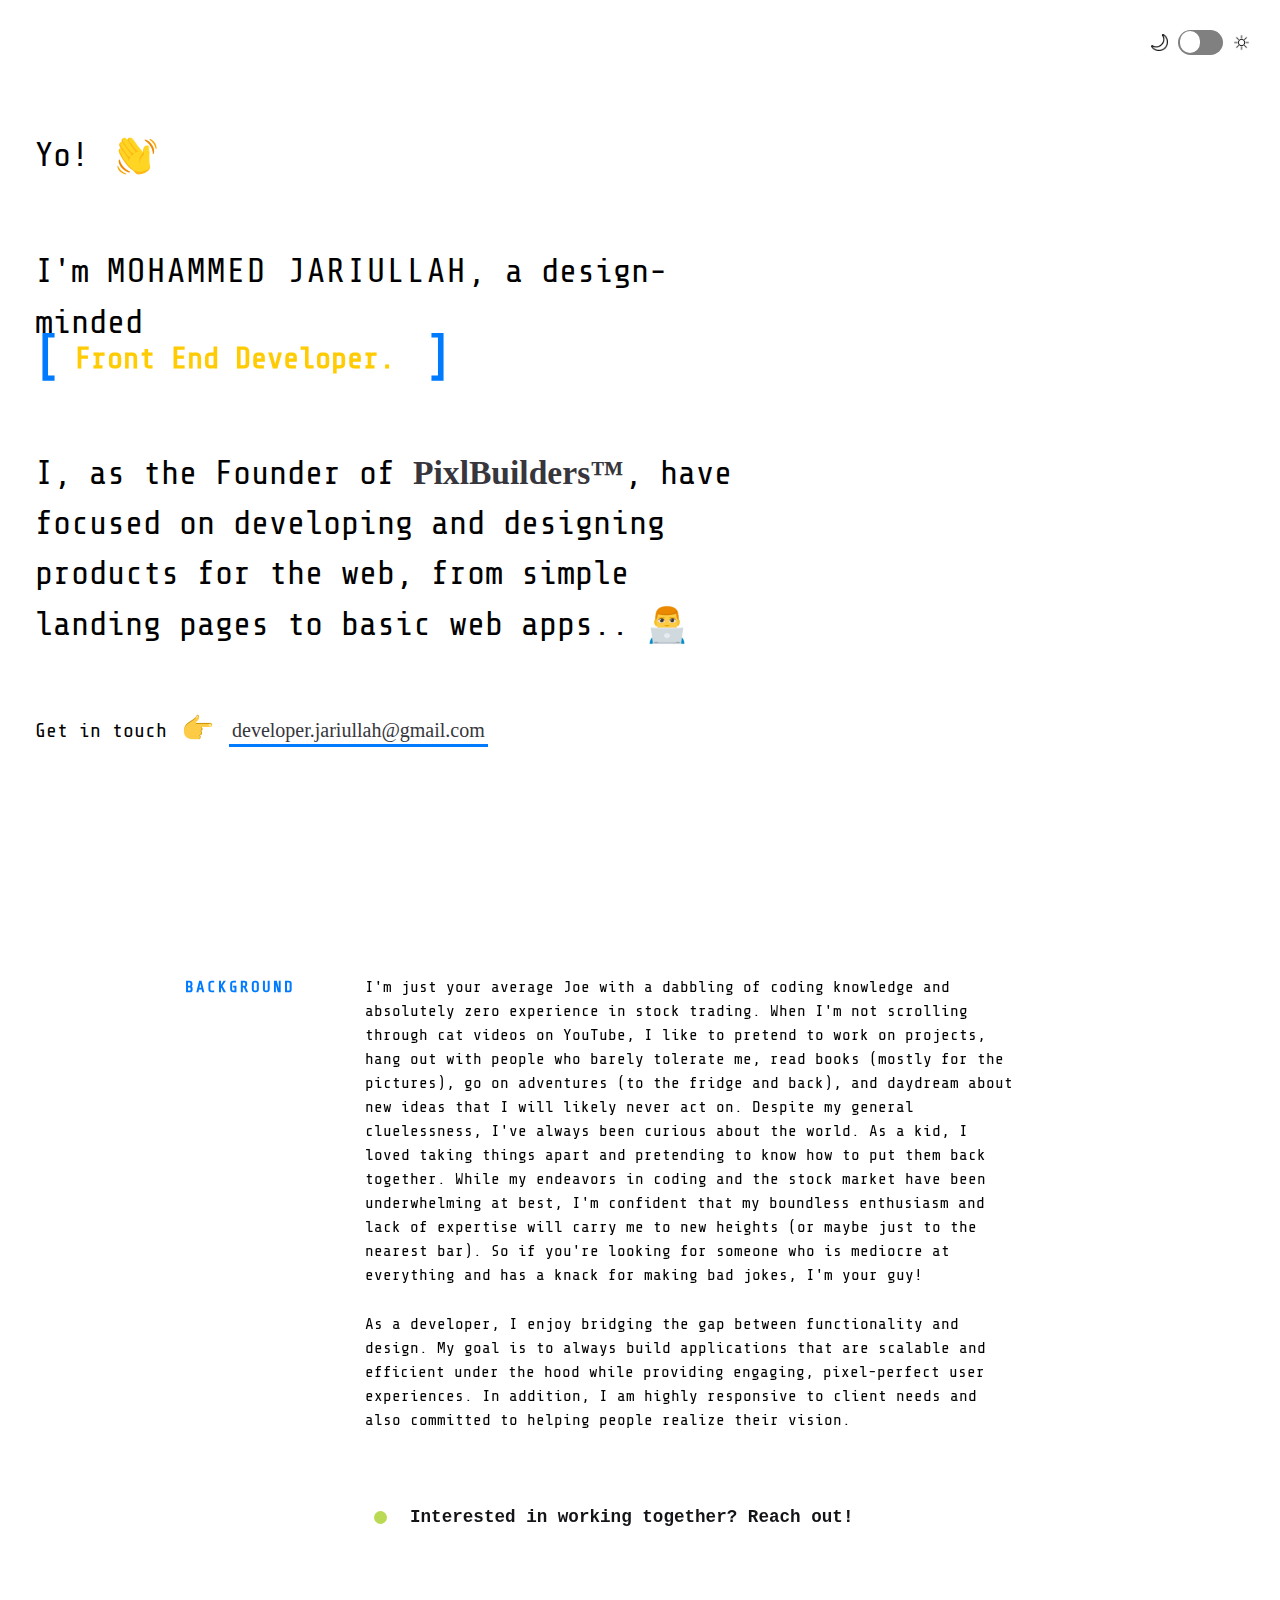
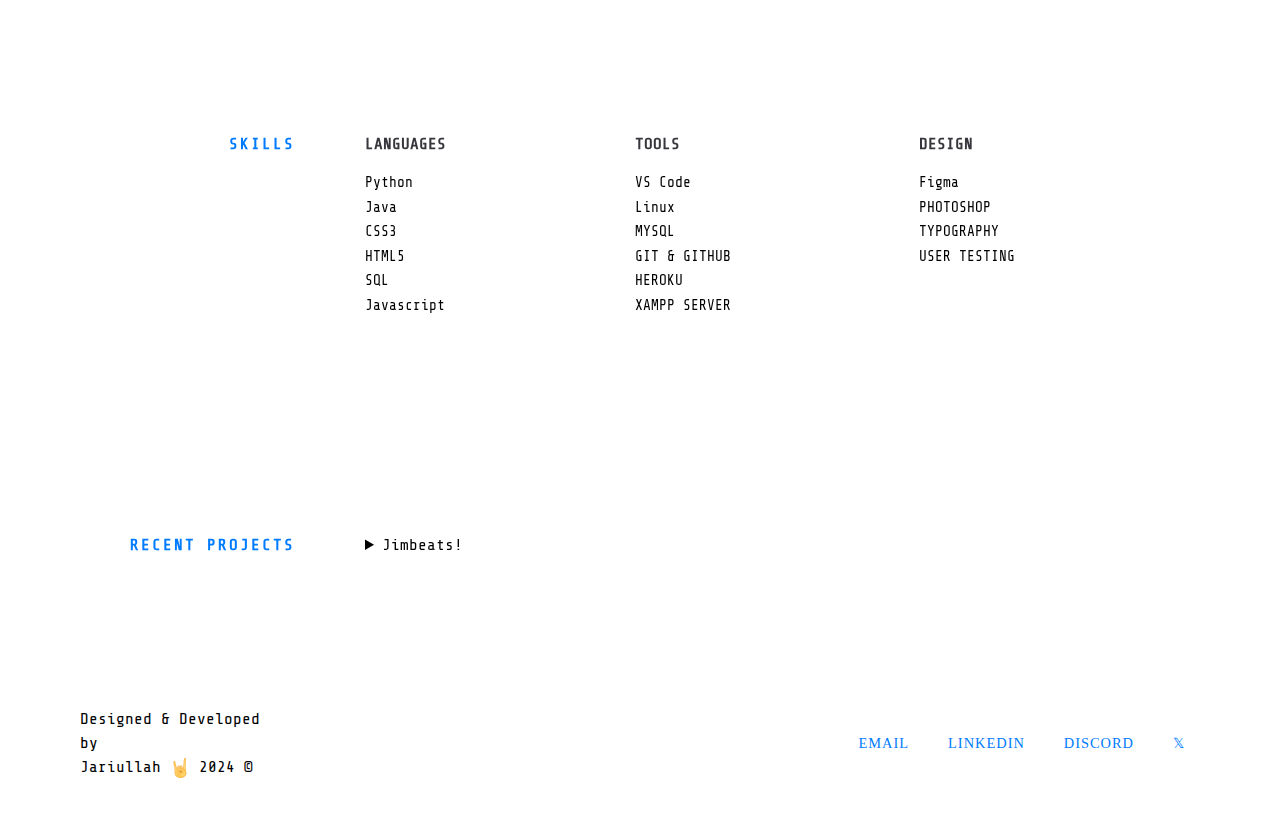
==== commit 074047b5: "Update index.html" ====
--- a/portfolio/index.html
+++ b/portfolio/index.html
@@ -327,7 +327,7 @@
 			</div> 
 			<div class="bottom"> 
 				<span>
-					Mohammed Jariullah Sami
+					Jariullah 
 				</span> 
 				<img class="emoji" src="images/rockon.png" alt="emoji"> 
 				<span>
@@ -336,7 +336,7 @@
 			</div> 
 		</div> 
 		<div class="footer_links"> 
-			<a href="mailto:mohdjariullah@gmail.com" target="_blank" title="email"> 
+			<a href="mailto:developer.jariullah@gmail.com" target="_blank" title="email"> 
 				<span class="text">
 					email
 				</span> 
